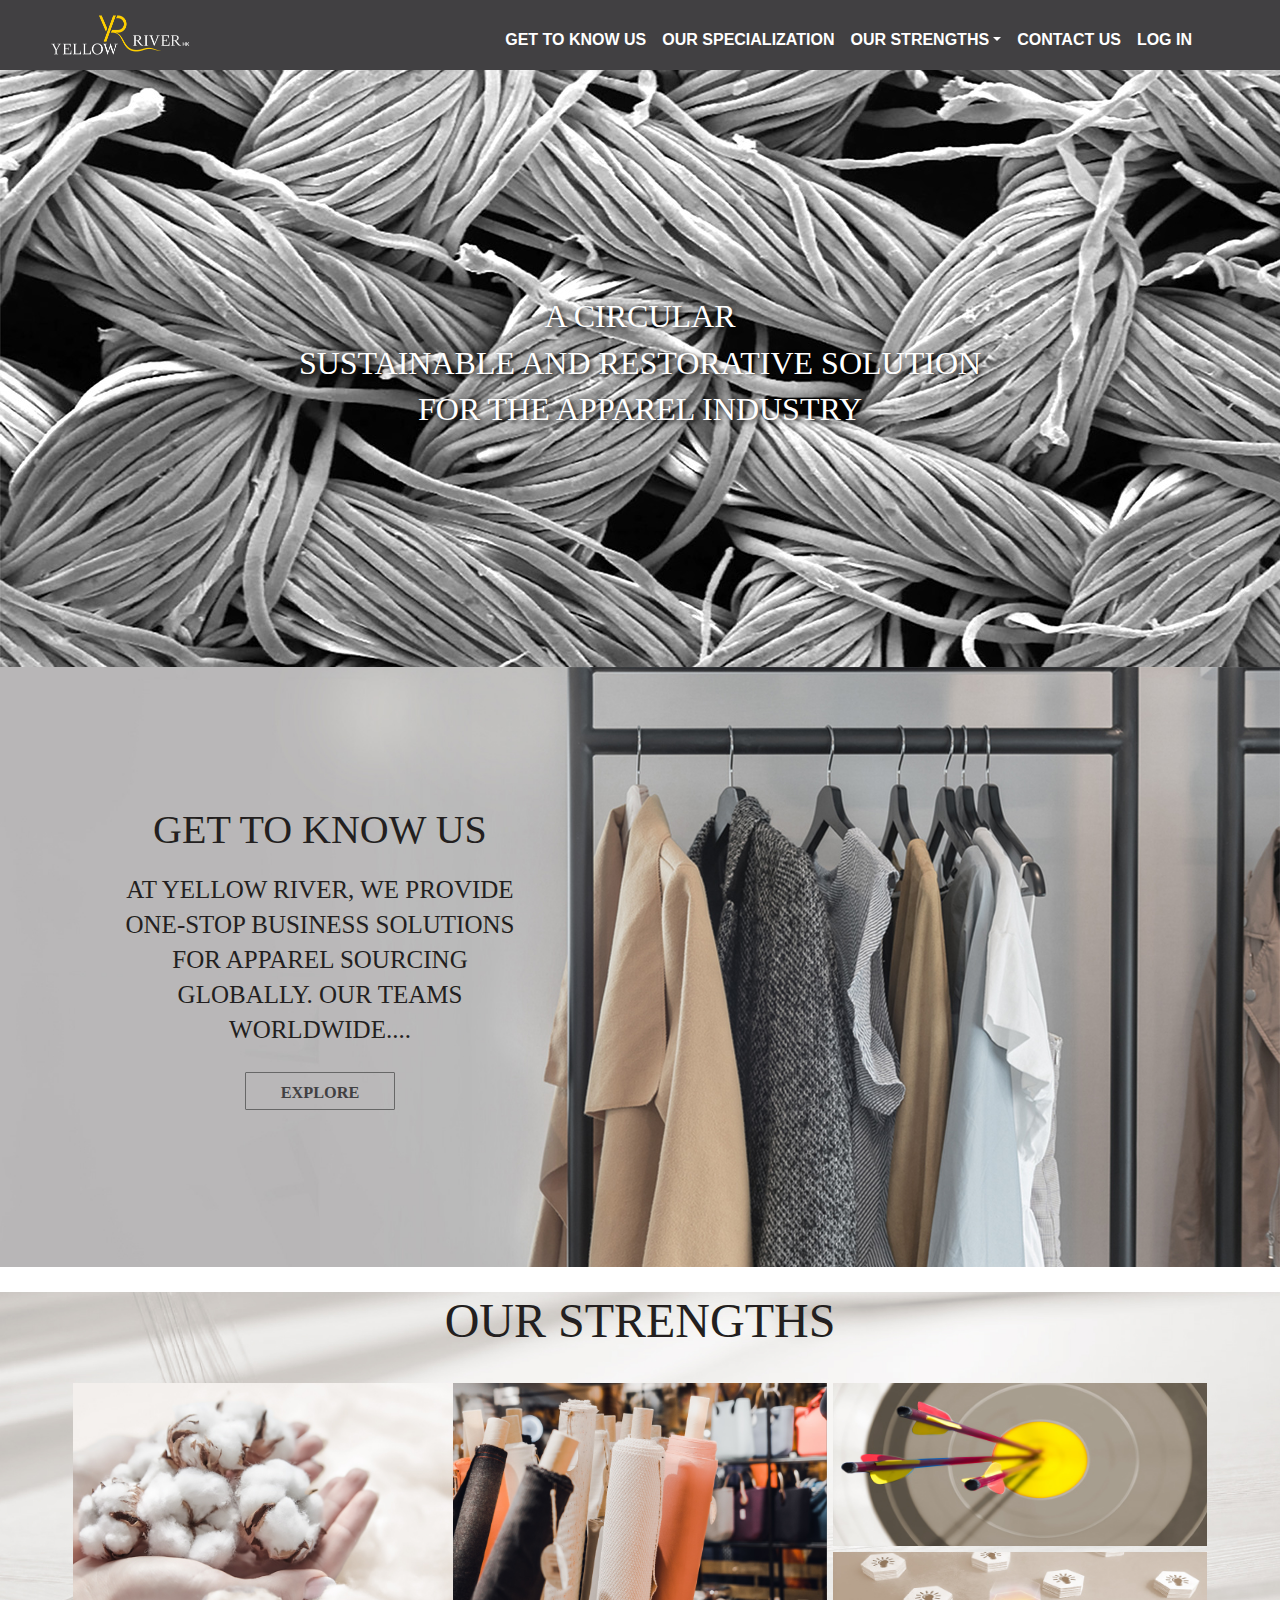
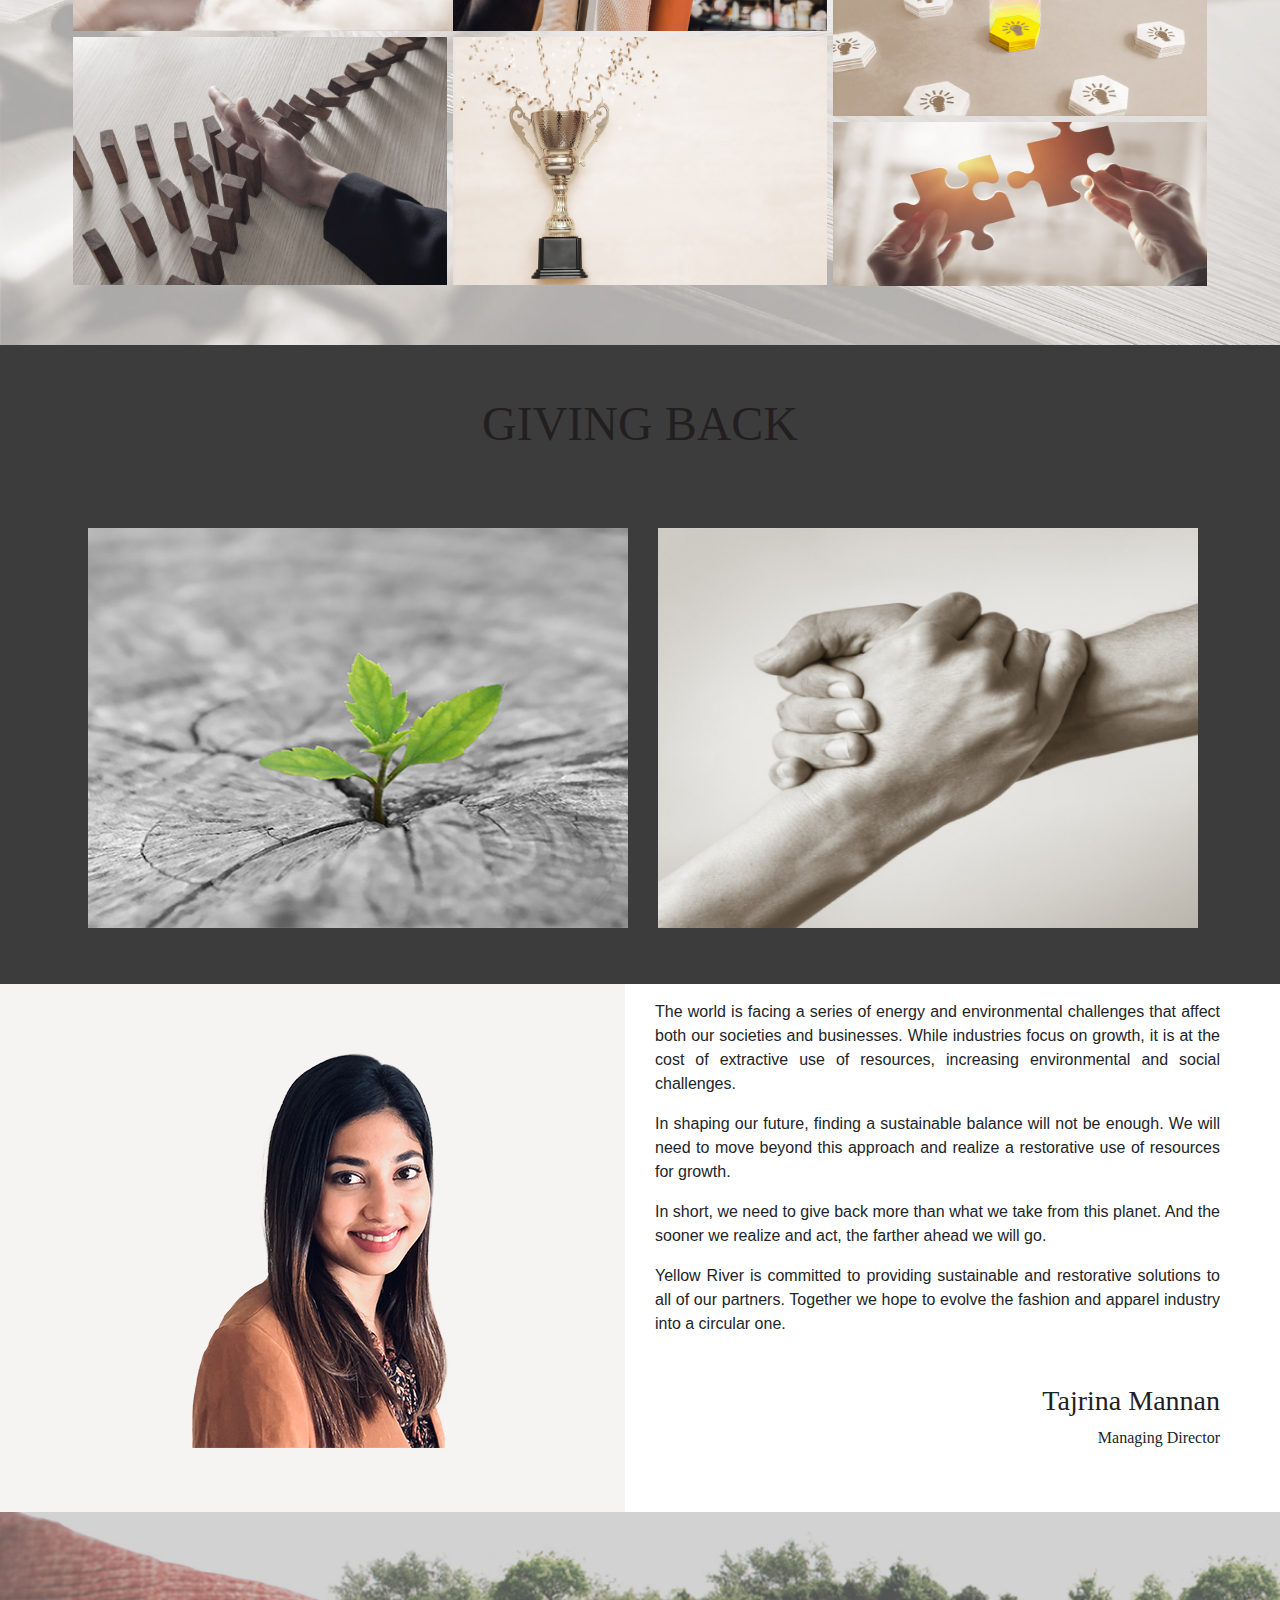
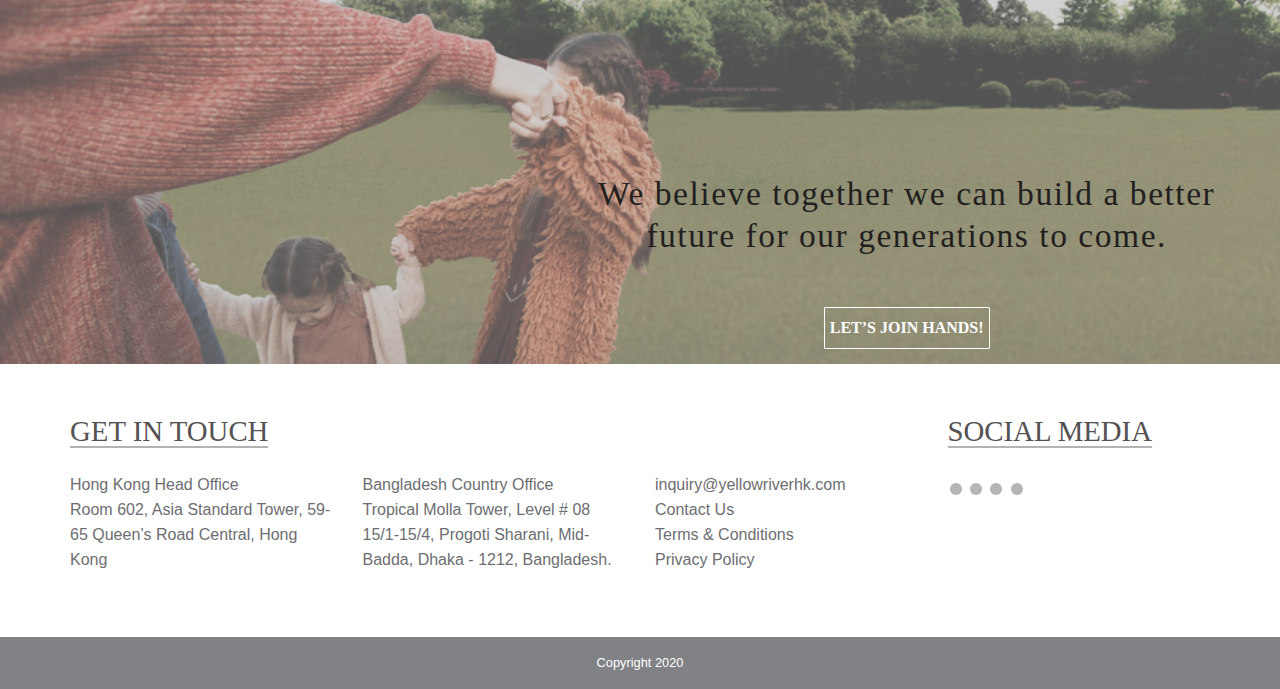
==== index.html @ 3f5043ef "first commit" ====
<!DOCTYPE html>
<html>
<head>
	<meta charset="utf-8">
	<meta name="viewport" content="width=device-width, initial-scale=1">
	<link rel="stylesheet" href="css/bootstrap.min.css">
	<script src="js/jquery.min.js"></script>
	<script src="js/popper.min.js"></script>
	<script src="js/bootstrap.min.js"></script>
	<link rel="stylesheet" href="https://cdnjs.cloudflare.com/ajax/libs/font-awesome/6.0.0-beta2/css/all.min.css" integrity="sha512-YWzhKL2whUzgiheMoBFwW8CKV4qpHQAEuvilg9FAn5VJUDwKZZxkJNuGM4XkWuk94WCrrwslk8yWNGmY1EduTA==" crossorigin="anonymous" referrerpolicy="no-referrer" />
	<link rel="stylesheet" type="text/css" href="css/mystyle.css">
	<link rel="icon" href="images/favicon.png" type="image/png">
	<title>Yellow River</title>
	<style type="text/css">
		

	</style>
</head>
<body>
	<!-- navbar start here -->
	<div class="container-fluid">
		<header id="header" class="header nav-border">
			<nav class="navbar navbar-expand-lg navbar-dark fixed-top">
				<a href="index.html" class="navbar-brand">
					<img class="logo" src="images/logo-4.png" alt="logo">
				</a>
				<button class="navbar-toggler sticky-top" type="button" data-toggle="collapse"data-target="#navbarSupportedContent"aria-controls="navbarSupportedContent" aria-expanded="false" aria-label="Toggle navigation">
					<span class="navbar-toggler-icon"></span>
				</button>
				<div class="collapse navbar-collapse" id="navbarSupportedContent">
					<ul class="navbar-nav ml-auto">
						<li class="nav-item"><a class=" active nav-link" href="gettoknowus.html"><b>Get to Know US</a></b></li>
						<li class="nav-item"><a class=" active nav-link" href="ourspecialization.html"><b>Our Specialization</a></b></li>
						<li class="nav-item dropdown">
							<a class="active nav-link dropdown-toggle" href="#" id="navbardrop" data-toggle="dropdown"><b>Our Strengths</b></a>
							<div class="dropdown-menu">
								<a class="dropdown-item" href="#">Transparent Sourcing</a>
								<a class="dropdown-item" href="#">Risk Management</a>
								<a class="dropdown-item" href="#">Design & Product Engineering</a>
								<a class="dropdown-item" href="#">Free Consultancy within Business Associates</a>
								<a class="dropdown-item" href="#">One-Stop Service Solution</a>
								<a class="dropdown-item" href="#">Product Quality, Price & Delivery Consistency</a>
								<a class="dropdown-item" href="#">Ultimate Free Benefits</a>
							</div>
						</li>
						<li class="nav-item"><a class="active nav-link" href="contactus.html"><b>contact us</b></a></li>
						<li class="nav-item"><a class="active nav-link" href="#"><b>Log in</b></a></li>
					</ul>
				</div>
			</nav>
		</header>
		<hr>
		<hr>
		<hr>
	</div>
	<!-- navbar end here -->
	<!-- circular start here -->
	<section>
		<div class="flex-container">
			<div class="div1"><h2>A CIRCULAR</h2></div>
			<div class="div2"><h2>SUSTAINABLE AND RESTORATIVE SOLUTION</h2></div>
			<div class="div3"><h2>FOR THE APPAREL INDUSTRY</h2></div>	
		</div>	
	</section>
	<!-- circular end here -->
<!-- Get to know us starts here -->
<div class="container-fluid"></div>
	<div class="flex-container img2">
		<section class="container-fluid homeArchive fullScreenContainer">
           <div class="row">
           	<div class="homeArchiveInner flexContainer">
           		<div class="col-md-5 col-lg-5 col-xl-4 offset-xl-1">
           			<div class="archiveCont wow fadeIn" data-wow-duration="1s" data-wow-delay="0s">
           				<h3>Get to Know Us</h3>
           				<p>At Yellow River, we provide One-Stop Business Solutions for apparel sourcing globally. Our teams worldwide....</p>
           				<p><a class="btn-submit" href="get-to-know-us.php">Explore</a></p>
           			</div>
           		</div>
           	</div>
           </div>
    </section>
  </div>
	

<!-- Get to know us ends here -->

<!-- Our strength start -->
  <section class="container-fluid hmStrengths fullScreenContainer flexContainer justify-content-center">
          <div class="row">
              <div class="container">
                  <h2 style="font-family: 'Publico Banner Roman';" class="wow fadeIn">Our Strengths</h2>
                  <div class="row hmstrengbox">

                      <div class="col-md-4 strengboxcolumn">
                      	<div class="hmstrengitem box1">
                      		<div>
                      			<h3>transparent sourcing</h3>
                      		</div>
                      	</div>
                      	<div class="hmstrengitem box2">
                      		<div>
                      		<h3>risk management</h3>
                      	</div>
                      	</div>
                      	
                      </div>

                      	<div class="col-md-4 strengboxcolumn">
                          <div class="hmstrengitem box3">
                          	<div>
                          		<h3>Design & Product Engineering</h3>
                          	</div>
                          	
                          </div>
                          <div class="hmstrengitem box4">
                          	<div>
                          	<h3>Free Consultancy within business associates</h3>
                          </div>
                        </div>
                      </div>

                        <div class="col-md-4 strengboxcolumn">
                        	<div class="hmstrengitem box5">
                        		<div>
                        			<h3>One-Stop Service Solution</h3>
                        		</div>
                        	</div>
                        		
                        	
                        	<div class="hmstrengitem box6">
                        		<div>
                        			<h3>Product Quality, Price & Delivery Consistency</h3>
                        		</div>
                        		
                        	</div>
                         	<div class="hmstrengitem box7">
                         		<div>
                         			<h3>Ultimate Free Benefits</h3>
                         		</div>
                         		
                         	</div>
                        </div>
                  </div>
              </div>
          </div>
  </section>
<!-- Our strength end -->
<!-- Giving Back start here -->
<section class="container-fluid hmGiveitback fullScreenContainer flexContainer justify-content-center">
	<div class="row">
		<div class="container">
			<h2 style="font-family: Publico Banner Roman;" class="hmGiveitback">GIVING BACK</h2>
			<div class="row">
				
			
			<div class="col-md-6">
				<div class="backslideritem" style="background-image: url('images/slider-1.jpg'); height: 400px; width: 540px;">
					<div>
						<h3>ECOLOGICAL RESTORATION REFUND SYSTEM</h3>
					</div>
					
				</div>
			</div>
			<div class="col-md-6">
				<div class="backslideritem" style="background-image: url('images/slider-2.jpg'); height: 400px; width: 540px;">
					<div>
						<h3>FAIR LABOR REFUND SYSTEM</h3>
					</div>
					
				</div>
				</div>
				
			</div>
			
		</div>
		
	</div>
</section>
<!-- Giving Back end here -->
<!-- hmdirector start here -->
<section class="container-fluid directionCont fullScreenContainer flexContainer">
	<div class="row">
		<div class="col-md-6 p-0 m-0 hmDirCont">
			<div class="hmdirectionpic wow fadeInLeft" data-wow-duration="1s" data-wow-delay="0.1s">
				<img src="images/sml-2a.png" alt="">
			</div>
		</div>
		<div class="col-md-6 p-0 m-0 hmdirConDescWrapper">
			<p style="margin-top: 10px; margin-left: 10px;"><i class="fas fa-quote-left" aria-hidden="true"></i></p>
			<div class="hmdirConDescIn director-message" style="padding: 0px 30px 30px 30px;">
				<p>The world is facing a series of energy and environmental challenges that affect both our societies and businesses. While industries focus on growth, it is at the cost of extractive use of resources, increasing environmental and social challenges.</p>
				<p>In shaping our future, finding a sustainable balance will not be enough. We will need to move beyond this approach and realize a restorative use of resources for growth.</p>
				<p>In short, we need to give back more than what we take from this planet. And the sooner we realize and act, the farther ahead we will go. </p>
				<p>Yellow River is committed to providing sustainable and restorative solutions to all of our partners. Together we hope to evolve the fashion and apparel industry into a circular one.</p>
				<div class="hmdirAuthor mt-md-3 mt-lg-5">
				<h3>Tajrina Mannan</h3>
				<p>Managing Director</p>
				</div>
			</div>
			<p style="text-align:right"><i class="fas fa-quote-right" aria-hidden="true"></i></p>
		</div>
	</div>
</section>
<!-- hmdirector end here -->
<!-- .hmjoinhabd start here -->
<section class="container-fluid hmjoinhabd">
    <div class="row">
        <div class="col-sm-12 col-md-6 col-lg-5"></div>
        <div class="col-sm-12 col-md-6 col-lg-7">
        <div class="joinInner">
        <div>
            <p class="joinInner">We believe together we can build a better future for our generations to come.<br></p>
            <a class="btn-submit" href="get-to-know-us.php">LET’S JOIN HANDS!</a>
        </div>
        </div>
        </div>
    </div>       
</section> 
<!-- .hmjoinhabd end here, -->
<!-- social footer start here -->
<section class="container footer">
	<div class="row">
		<div class="col-lg-3 address">
			<h3 class="footerTitle">
				<span>GET IN TOUCH</span>
			</h3>
			
			<p>
				<i class="fas fa-map-marker-alt" aria-hidden="true"></i>
				
				Hong Kong Head Office<br/>
				Room 602, Asia Standard Tower, 59-65 Queen’s Road Central, Hong Kong
				</p>
		</div>
		<div class="col-lg-3 address">
			<h3 class="footerTitle blank">&nbsp;</h3>
			<p>
				<i class="fas fa-map-marker-alt" aria-hidden="true"></i>
				<strong>Bangladesh Country Office</strong><br>
				Tropical Molla Tower, Level # 08 15/1-15/4, Progoti Sharani, Mid-Badda, Dhaka - 1212, Bangladesh.
			</p>
		</div>
		<div class="col-lg-3 quickLink">
			<h3 class="footerTitle blank">&nbsp;</h3>
			<p>
				<i class="fa envo fa-envelope" aria-hidden="true"></i> <a href="mailto:inquiry@yellowriverhk.com">inquiry@yellowriverhk.com</a><br>
				<i class="fas fa-link" aria-hidden="true"></i> <a href="contact.php">Contact Us</a><br>
				<i class="fas fa-link" aria-hidden="true"></i> <a href="terms-conditions.php">Terms & Conditions</a><br>
				<i class="fas fa-link" aria-hidden="true"></i> <a href="privacy-policy.php">Privacy Policy</a><br>
			</p>
		</div>
		<div class="col-lg-3">
			<h3 class="footerTitle"><span>Social Media</span></h3>
			
		<div class="footerSocialIcons">
			<a href="#" title="Youtube"><i class="fab fa-youtube" aria-hidden="true"></i></a>
			<a  href="" title="Facebook"><i class="fab fa-facebook" aria-hidden="true"></i></a>
			<a href="#" title="Twitter"><i class="fab fa-twitter" aria-hidden="true"></i></a>
			<a href="#" title="Instagram"><i class="fab fa-instagram" aria-hidden="true"></i></a>

		</div>
		</div>
		
	</div>	
</section>
<!-- social footer end here -->
<!-- copyright -->
<section class="container-fluid copyright">
	<p>Copyright 2020</p>
</section>
<!-- copyright -->
	
</body>
</html>
---- css/mystyle.css ----
.fullScreenContainer{
    height:auto;
/*    justify-content: center;*/
}
h1,h2,h3,h4,h5,h6{font-family:'Publico Banner Roman';}
.innerpgcontainer {
    padding-top: 50px;
    padding-bottom: 50px;
}
.flexContainer{
    
    align-items:center;
}
.body{
        color: #383838;
    font-family: 'FormaText';
}
.p{
    font-family: 'Publico Banner Roman';
    font-size:1.1em;
}

.logo{
	max-width: 100%;
    max-height: 40px;
   padding-right: 0px;  
       padding-top: 0px;
    padding-bottom: 0px;
    margin-left: 10px;
    line-height: 50px;
}    

.navbar{
	background-color: #414042;
    padding: 10px 40px;
    color: #fff;
    
}
.navbar-collapse{
padding-top: 10px; margin-right: 40px;
}
.nav-link{
    text-transform: uppercase;
    
}
.navbar-dark .navbar-nav .nav-link:hover{
    color: #ffcf01;

}
.dropdown-item{
    text-align: center;
    border-top: 1px solid #d0cfcf;
    padding: 0.4rem 1.5rem;
}
.dropdown-item:first-child{
    border-top:none;
    border-radius:.25rem .25rem 0 0;
    padding-top:.5rem;
    padding-bottom:.5rem;
}
.dropdown-item:last-child{
    border-radius:0 0 .25rem .25rem;
}
.flex-container{
    background-image:url("../images/banner1.3.jpg");
    width: 100%;
    height: 600px;
    display: flex;
    flex-wrap: wrap;
    flex-direction: column;
    justify-content: center;
    align-items: center;
    color: #fff;
    text-shadow: 2px 2px 5px #000000;
    font-family: 'Publico Banner Roman';
    font-size: 3.0em;
        line-height: 1em;
    
}
.img2{
    background-image:url("../images/bg-archive-3.jpg");
    width: 100%;
    align-items: stretch;
    background-size: cover;
    flex-direction: row;
    padding-top: 70px;
    margin-bottom: 25px;
    text-transform: uppercase;
    color: #231f20;
    text-shadow: none;
    font-size: 2.5em;

}
.archiveCont h3 {
    line-height: 35px;
    font-size: 1em;
    text-transform: uppercase;
    margin-top: 75px;
    margin-bottom: 25px;
    text-align: center;
}
.archiveCont p {
    margin-bottom: 25px;
    line-height: 35px;
    font-size: 25px;
    text-align: center;
}
.archiveCont p a {
    display: inline-block;
    padding: 5px 35px 1px;
    font-size: .65em;
    line-height: 30px;
    text-transform: uppercase;
    font-family: 'FormaText';
    font-weight: 600;
    color: #414042;
    text-align: center;
    border: 1px solid #676767;
    border-radius: 1px;
}
.btn-submit:hover{
    background-color:#f7f7f44d;

text-decoration: none;
}
.btn-submit:focus{
    outline:none
}
.hmStrengths{
    padding-top: 50px;
    padding-bottom: 70px;
    background: url("../images/bg-strength.jpg");
    background-size: cover;
    no-repeat center;
    padding-top: 0px;

}
.hmStrengths h2 {
    margin-bottom: 25px;
    font-size: 3em;
    text-transform: uppercase;
    color: #231f20;
    text-align: center;
    font-family: 'Publico Banner Roman';
   
}
.hmstrengbox .strengboxcolumn{
    padding:0;
    margin:2px 0;
}
.hmstrengbox{
    height:500px;
}
.hmstrengitem{

    padding:10px;
    margin:6px 3px;
    color:#231f20;

    background:no-repeat center;
    background-size:100% 100%;
    position:relative;
    cursor:pointer;
}
.hmstrengitem > div{
    display: flex;
    align-items: center;
    text-align:center;
    width:100%;
    height:100%;
    position:absolute;
    bottom: 0;
    left:0;
    top:0;
    background: rgb(83 83 83 / 70%);
    visibility:hidden;
}
.hmstrengitem h3{
    width:100%;
    font-family: 'FormaText';
    padding: 10px 10px ;
    color: #f9f9f9;
    text-transform: uppercase;
}
.hmstrengitem:hover > div{visibility:visible;}


.box1{
    height:50%;
    width: 100%;
    background-image:url("../images/st1.jpg");

}
.box2{
    height:50%;
    background-image:url("../images/st2.jpg");
}
.box3{
    height: 50%;
    background-image: url("../images/st3.jpg");
}
.box4{
    height: 50%;
    background-image: url("../images/st4.jpg");
}
.box5{
    height: 33%;
    background-image: url("../images/st5.jpg");
}
.box6{
    height: 33%;
    background-image: url("../images/st6.jpg");
}
.box7{
    height: 33%;
    background-image: url("../images/st7.jpg");
}

/*hmgive it start here*/

.hmGiveitback{
    background:#3c3c3c url("../images/bg-giving-it-back.jpg") no-repeat center fixed;
    background-size:cover;
    padding-top:25px;
    padding-bottom:50px;
}
.hmGiveitback h2 {
    margin-bottom: 20px;
    font-size: 3em;
    text-transform: uppercase;
    color: #231f20;
    text-align: center;
     font-family: 'PlayfairDisplay-Regular'; 
}
.backslideritem {
    padding:10px;
    margin:6px 3px;
    color:#231f20;

    background:no-repeat center;
    background-size:100% 100%;
    position:relative;
    cursor:pointer;
}
.backslideritem > div{
    display: flex;
    align-items: center;
    text-align:center;
    width:100%;
    height:100%;
    position:absolute;
    bottom: 0;
    left:0;
    top:0;
    background: rgb(83 83 83 / 70%);
    visibility:hidden;
}

.backslideritem h3{

    width:100%;
    font-family: 'FormaText';
    padding: 10px 10px ;
    color: #f9f9f9;
    text-transform: uppercase;
}
.backslideritem:hover> div{visibility:visible;}
/*hmgive it end here*/

/*hmdircont*/
.directionCont > div.row{width:100%;}
.hmDirCont{
    width:100%;
    background-color:#f5f4f2;
}
.hmdirectionpic{
    width:100%;
    height:100%;
    margin-left: 10px;

    display: flex;
    align-items: center;

}
.hmdirectionpic img{
    max-width:100%;
    max-height:100%;
    display:block;
    margin:0 auto;
}
.hmdirAuthor{
    font-family: 'Publico Banner Roman';
    text-align:right;
}
.hmdirConDescWrapper{

    padding-top: 10px;
    margin-left: 10px;
    
    align-items: center;
    text-align:justify;
}
.hmdirConDesc{
    padding: 30px 50px;
    width: 100%;
    max-width: 750px;
    margin:0 auto;
    text-align: justify;
}
.hmdirConDescIn{padding:0 20px;}
.hmdirConDesc p{font-size:1.2em;}
.hmdirConDesc p i{font-size:0.9em;}
.hmdirAuthor h3{
    fon-size:2em;
    color:#231f20;

}
/*hmdircont*/
/*hmjoinhabd*/
.hmjoinhabd{
    background-image: url("../images/6.jpg");
    no-repeat left bottom;
    background-size: cover;
}
.hmjoinhabd > .row{
    background-color:rgb(165 165 165 / 50%);
}
.joinInner{
    width: 100%;
    padding:15px 15px 15px;
    min-height:380px;
    display: flex;
    align-items:flex-end;
    text-align: center;

}
.hmjoinhabd p {
    padding:15px 15px 50px;
    
    margin: 0;
    line-height: 42px;
    font-size: 2.1em;
    color: #231f20;
    
    font-family: 'Publico Banner Roman';
    letter-spacing: 1.5px;
}

.hmjoinhabd a {
    display: inline-block;
    padding: 5px 5px;
    font-size: 1em;
    line-height: 30px;
    text-transform: uppercase;
    font-family: 'FormaText';
    font-weight: 600;
    color: #fff;
    text-align: center;
    border: 1px solid #fff;
    border-radius: 1px;
}
.btn-submit:hover{
    background-color:#f7f7f44d;

text-decoration: none;}
.btn-submit:focus{
    outline:none
}
/*hmjoinhabd*/



/*footer*/
.footer {
    background-color: #ffffff;
    padding: 50px 0;
    color: #6d6e71;
}


.footerTitle {
    padding: 0;
    margin: 0 0 24px;
    line-height: 34px;
    font-size: 1.8em;
    text-transform: uppercase;
    color: #545152;
    font-weight: normal;
}
.footerTitle span {
    display: inline-block;
   
    border-bottom: 2px solid #b3b3b3;
    line-height: 1em;
}


.footer p {
    line-height: 25px;
    font-size: 1em;
    padding: 0;
    margin: 0 0 15px;
    
}
.footer p strong {
    
    font-weight: normal;
}

.address i{
    color: #ffc107;
    padding-right: 10px;
    position: absolute;
    left: 0;
}

}
.footer .address p{
    padding-left: 21px;
    position: relative;
}

}
.footer .address p .fas {
    color: #ffcf01;
}

.footer p .fa .envo {
    color: #b5b5b5;
    padding-right: 4px;
}

.quickLink a:hover{
    border-bottom: 2px solid #ffcf01;
    text-decoration: none;
}
.footer p {
    line-height: 25px;
    font-size: 1em;
    padding: 0;
    margin: 0 0 15px;
    /* font-family: 'Releway-Regular'; */
}
.footer p a {
    color: #6d6e71;
}
.footerSocialIcons {
    padding-top: 6px;
}
.footerSocialIcons a {

    color: #fff;

    display: inline-block;
    background: #b5b5b5;
    line-height: 15px;
    font-size: 1.1em;
    padding: 6px;
    border-radius: 6px;
    margin: 0 2px;
}
.footerSocialIcons a:hover {
    background: #ffcf01;
}
.footerSocialIcons a:hover i {
    color: #ffffff;
}

/*footer*/


/*copyright*/

.copyright {
    background-color: #808285;
    padding: 14px 0;
    text-align: center;
}
.copyright p {
    padding: 0;
    margin: 0;
    line-height: 24px;
    font-size: .8em;
    color: #fff;
}
/*copyright*/


/*innerpage*/
.innerpgbnnr {
    width: 100%;
}
.bannerItem {
    position: relative;
}
.bannerItem img {
    max-width: 100%;
}
img {
    vertical-align: middle;
    border-style: none;
}
.innerpagetitle  h1 {
    justify-content: center;
    color: #231f20;
    font-size: 3.0em;
    text-align: center;
    text-transform: uppercase;
    margin: 0;
    font-family: 'PlayfairDisplay-Regular';
}

.innerpgcontainer{
    
    padding-top: 50px;
    padding-bottom: 0px;
}

.tik-ul li {
    position: relative;
    padding-left: 1.5em;
}
.tik-ul li:before {
    content:"\2714";
    color: green;
    position: absolute;
    left: 0;
}
.carousel-item .row {
    display: flex;
    align-items: center;
    text-align: center;
}
/*.caroseltext{
    display: flex;
    align-items: center;
    justify-content: center;
    text-align: center;
}*/
.carousel-indicators li {

  width: 16px;
  height: 16px;
  border-radius: 100%;
  margin: 5px;
  background-color: #a7a9ac;
}
.carousel-indicators{

bottom: -100px;
}
.carousel-indicators .active{
    background-color: #ffcf01;

}

.carousel-item h4{
    font-family: 'Publico Banner Roman';
    text-align: center;
}


.visionCont {
    height: 300px;
    padding: 25px;
    display: flex;
    align-items: center;
    text-align: center;
    background: no-repeat center;
    position: relative;
    cursor: pointer;
}
.visionCont > div {
    display: flex;
    align-items: center;
    text-align: center;
    width: 100%;
    height: 100%;
    position: absolute;
    bottom: 0;
    left: 0;
    top: 0;
    background: rgb(83 83 83 / 70%);
    visibility: hidden;
}
  .col-md-4{
   position: relative;
    width: 100%;
    padding-right: 0px;
    padding-left: 0px;
}
.visionCont p{
    text-transform: uppercase;
    line-height: 26px;
    font-size: 1.2em;
    font-family: 'FormaText';
    color: #f9f9f9;
    text-align: center;
    margin-left: auto;
    margin-right: auto;
}
.visionCont:hover > div {
    visibility: visible;
}

.visionLeft {
    background-image: url(../images/bg-vision-left.jpg);
}
.visionRight {
    background-image: url(../images/bg-vision-right.jpg);
}


.visionCenter {
    background-image: url(../images/bg-vision-center.jpg);
}


/*innerpage*/

/*innerpage2 start here*/
.innerpagecontainer{
    padding-top: 50px;
    padding-bottom: 50px;

}
.twocolumnitem{
    display: flex;
    align-items: center;
    text-align: center;
}
.towcolumntex{

    display: flex;
    align-items: center;
    text-align: center;
}
.towcolumntex h3{
    margin: 16px 0;
    line-height: 36px;
    font-size: 2em;
    color: #545152;
    text-transform: uppercase;
    font-family: 'Publico Banner Roman';
    text-align: center;}
.towcolumntext {
       padding: 15px;
    max-width: 400px;
    margin: 0 auto;
    text-align: center;
}
.towcolumntext p{
        font-size: 1em;
}

.towcolumntext p a {
        color: #6d6e71;
    border: 1px solid #c9c9cc;
    padding: 5px 15px 3px;
    margin-top: 13px;
    display: inline-block;
    text-transform: uppercase;
    font-size: .9em;


    /*display: inline-block;
    padding: 5px 5px 1px;
    font-size: 1em;
    line-height: 30px;
    text-transform: uppercase;
    font-family: 'FormaText';
    font-weight: 600;
    color: #414042;
    text-align: center;
    border: 1px solid #676767;
    border-radius: 1px;*/
}
.towcolumntex p a:hover {
    text-decoration: none;
    background-color: #f9f9f9;
}
h1.innerpagetitle{
    color:#231f20;
    font-size:3.0em;
    text-align:center;
    text-transform:uppercase;
    margin:0;
/*    font-family: 'PlayfairDisplay-Regular';*/
}

/*innerpage2 end here*/


/*contact page start*/
.contactFrm {
    padding: 15px;
    background-color: #ededed;
    border-radius: 10px;
}
.contactFrm form {
    width: 100%;
}
.contactFrm .form-control {
    background: #fff;
    border-radius: 0;
    border: none;
    padding: 10px 15px;
    margin-bottom: 20px;
    height: auto;
    color: #a7a8ab;
}
.contactubtn p input {
    width: 160px;
    height: 45px;
    display: inline-block;
    margin: 5px auto;
    padding: 0 25px;
    line-height: 45px;
    font-size: 1.05em;
    text-transform: uppercase;
    /*font-family: 'FormaText';*/
    font-weight: 600;
    color: #414042;
    text-align: center;
    border: none;
   border-radius: 6px;
    background: #fff;

}
.btncon:hover {
        background-color: #f3f3f3;
}


@media screen and (max-width: 600px) {
h2 {
    color: red;
    font-size: 20px;
}
}
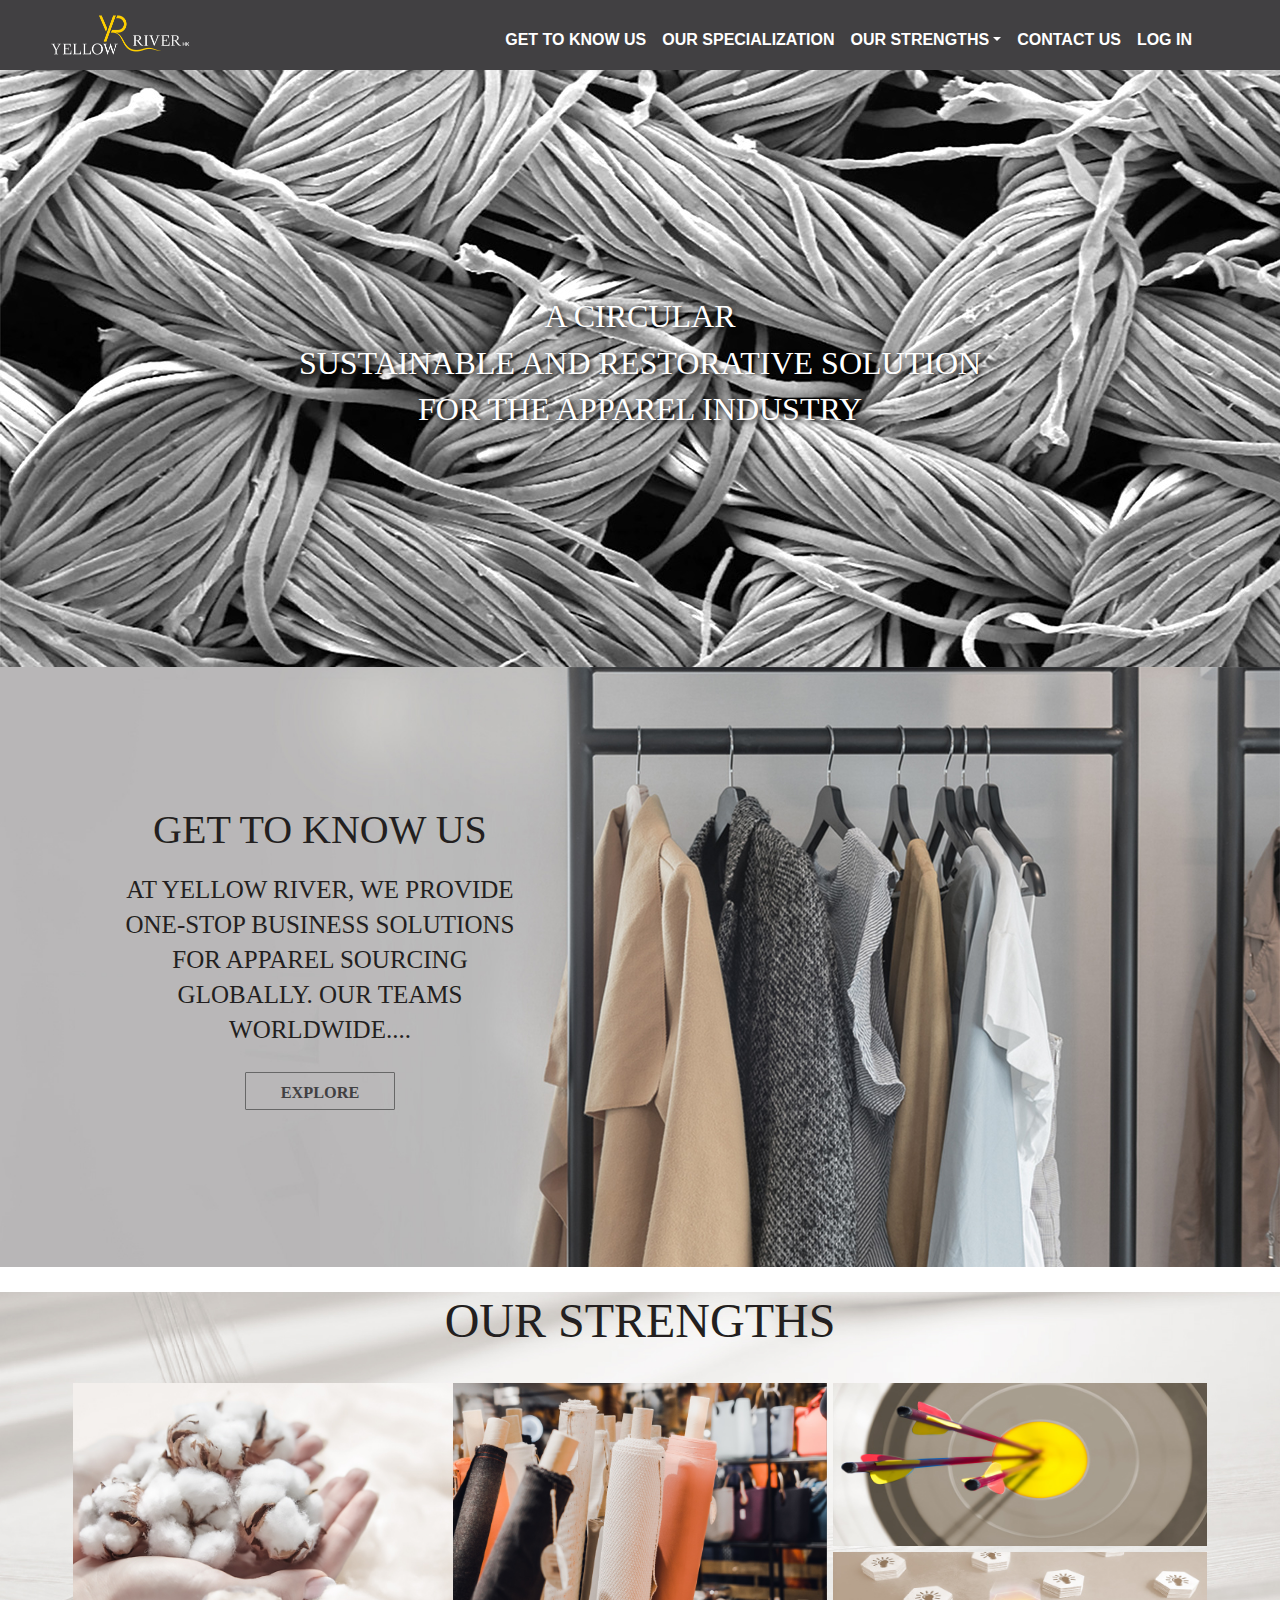
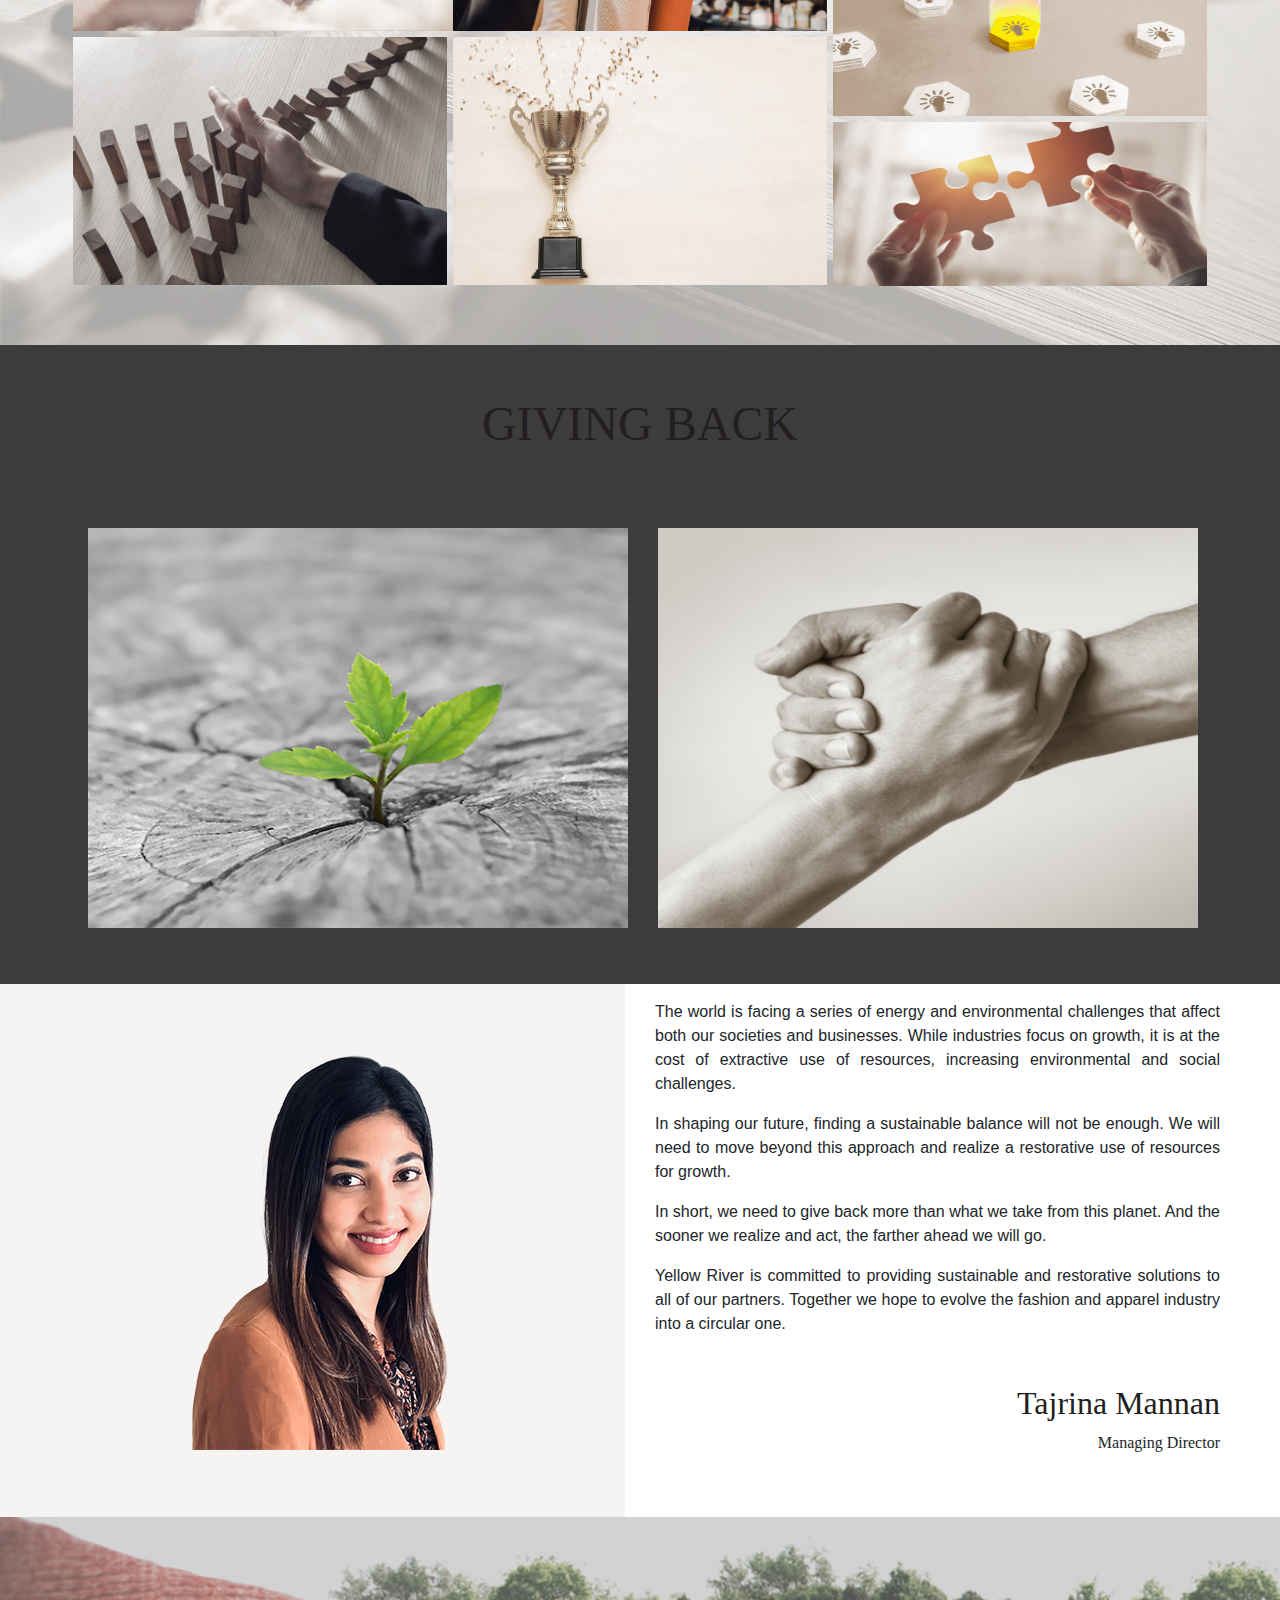
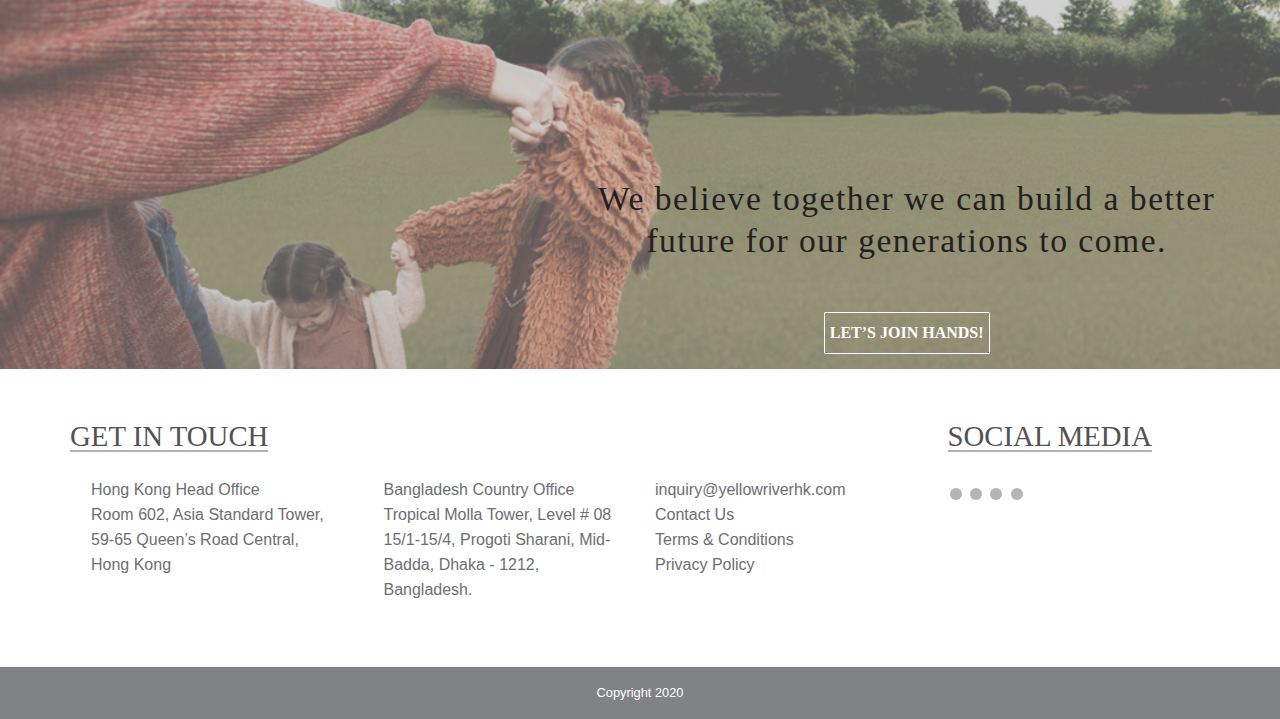
==== commit 5ae7fa8b: "jhvfjhv" ====
--- a/index.html
+++ b/index.html
@@ -53,6 +53,7 @@
 		<hr>
 		<hr>
 	</div>
+	
 	<!-- navbar end here -->
 	<!-- circular start here -->
 	<section>
--- a/css/mystyle.css
+++ b/css/mystyle.css
@@ -131,7 +131,7 @@
     padding-bottom: 70px;
     background: url("../images/bg-strength.jpg");
     background-size: cover;
-    no-repeat center;
+    
     padding-top: 0px;
 
 }
@@ -311,7 +311,7 @@
 .hmdirConDesc p{font-size:1.2em;}
 .hmdirConDesc p i{font-size:0.9em;}
 .hmdirAuthor h3{
-    fon-size:2em;
+    font-size:2em;
     color:#231f20;
 
 }
@@ -319,7 +319,7 @@
 /*hmjoinhabd*/
 .hmjoinhabd{
     background-image: url("../images/6.jpg");
-    no-repeat left bottom;
+    
     background-size: cover;
 }
 .hmjoinhabd > .row{
@@ -414,13 +414,13 @@
     left: 0;
 }
 
-}
+
 .footer .address p{
     padding-left: 21px;
     position: relative;
 }
 
-}
+
 .footer .address p .fas {
     color: #ffcf01;
 }
